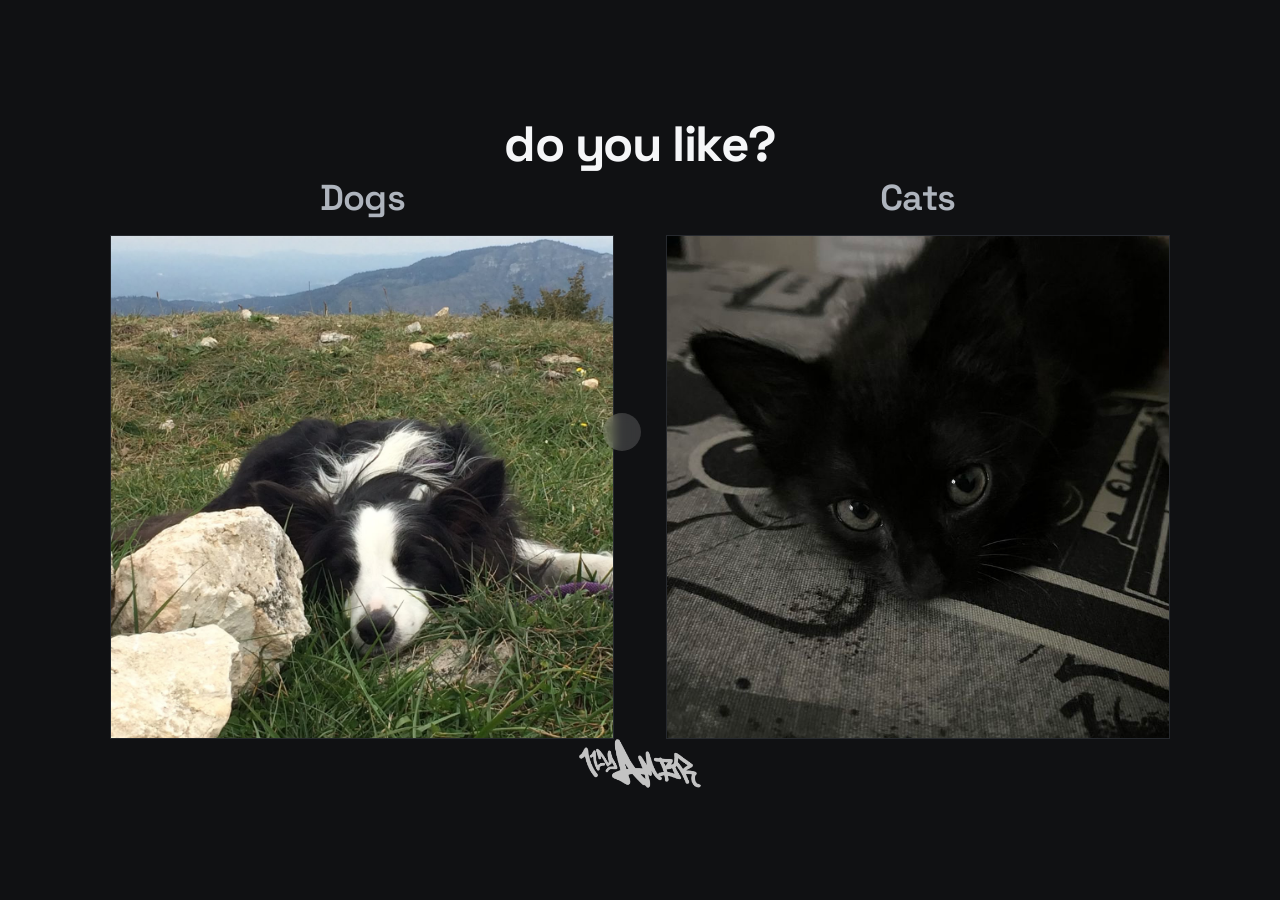
==== public/index.html @ c5bffcc5 "Match ilyambr.com to Backtrack dark theming with custom cursor and glitch trail" ====
<!DOCTYPE html>
<html lang="en">
<head>
  <meta charset="UTF-8">
  <meta name="viewport" content="width=device-width, initial-scale=1.0">
  <title>do you like?</title>

  <!-- Google Fonts: Space Grotesk & Space Mono -->
  <link rel="preconnect" href="https://fonts.googleapis.com">
  <link rel="preconnect" href="https://fonts.gstatic.com" crossorigin>
  <link href="https://fonts.googleapis.com/css2?family=Space+Grotesk:wght@300;400;500;600;700&family=Space+Mono:ital,wght@0,400;0,700;1,400&display=swap" rel="stylesheet">

  <style>
    :root {
      --bg-primary: #101113;
      --bg-surface: #16181a;
      --bg-surface-elevated: #181a1e;
      --border-color: #26292e;
      --border-subtle: #1c1e22;
      --border-medium: rgba(255, 255, 255, 0.15);

      --text-primary: #f5f6f8;
      --text-secondary: #aeb4bd;
      --text-muted: #767d87;

      --cursor-bg: rgba(255, 255, 255, 0.16);
      --cursor-border: rgba(255, 255, 255, 0.55);
      --cursor-blur: 6px;

      --font-main: 'Space Grotesk', -apple-system, BlinkMacSystemFont, sans-serif;
      --font-mono: 'Space Mono', monospace;
    }

    /* Zero rounded corners */
    *:not(.custom-cursor), *:not(.custom-cursor)::before, *:not(.custom-cursor)::after {
      margin: 0;
      padding: 0;
      box-sizing: border-box;
      border-radius: 0 !important;
    }

    *, *::before, *::after, html, body, a, button, input {
      cursor: none !important;
    }

    html, body {
      height: 100%;
      height: 100dvh;
      overflow: hidden;
      background-color: var(--bg-primary);
    }

    body {
      color: var(--text-primary);
      font-family: var(--font-main);
      display: flex;
      flex-direction: column;
      justify-content: center;
      align-items: center;
      padding: 2vh 3vw;
      text-align: center;
      position: relative;
      -webkit-font-smoothing: antialiased;
    }

    h1 {
      font-family: var(--font-main);
      font-size: clamp(36px, 5.5vh, 64px);
      font-weight: 700;
      letter-spacing: -0.03em;
      color: var(--text-primary);
      margin-bottom: 2vh;
    }

    .container {
      display: flex;
      justify-content: center;
      align-items: center;
      gap: clamp(24px, 4vw, 70px);
      width: 92vw;
      max-width: 1400px;
    }

    .choice {
      display: flex;
      flex-direction: column;
      align-items: center;
      text-decoration: none;
      color: var(--text-primary);
    }

    .choice h2 {
      font-family: var(--font-main);
      font-size: clamp(24px, 4vh, 44px);
      font-weight: 600;
      letter-spacing: -0.02em;
      color: var(--text-secondary);
      margin-bottom: 1.5vh;
      transition: color 0.2s ease;
    }

    .choice img {
      width: min(42vw, 56vh);
      height: min(42vw, 56vh);
      aspect-ratio: 1 / 1;
      object-fit: cover;
      border: 1px solid var(--border-color);
      background-color: var(--bg-surface);
      display: block;
      transition: border-color 0.25s cubic-bezier(0.16, 1, 0.3, 1),
                  box-shadow 0.25s cubic-bezier(0.16, 1, 0.3, 1),
                  transform 0.25s cubic-bezier(0.16, 1, 0.3, 1);
    }

    .choice:hover h2 {
      color: #ffffff;
    }

    .choice:hover img {
      border-color: rgba(255, 255, 255, 0.35);
      box-shadow: 0 16px 48px rgba(0, 0, 0, 0.65), 0 0 0 1px rgba(255, 255, 255, 0.1);
      transform: translateY(-3px);
    }

    .choice:active img {
      transform: translateY(-1px);
    }

    footer {
      display: flex;
      justify-content: center;
      align-items: center;
      margin-top: 2.5vh;
    }

    .footer-logo {
      height: clamp(30px, 5.5vh, 55px);
      width: auto;
      max-width: 80vw;
      object-fit: contain;
      filter: none;
      opacity: 0.75;
      transition: opacity 0.2s ease;
      display: block;
    }

    .footer-logo:hover {
      opacity: 1;
    }

    /* Custom Cursor */
    .custom-cursor {
      width: 36px;
      height: 36px;
      border-radius: 50%;
      position: fixed;
      pointer-events: none;
      z-index: 99999;
      background-color: var(--cursor-bg);
      -webkit-backdrop-filter: blur(var(--cursor-blur));
      backdrop-filter: blur(var(--cursor-blur));
      transform: translate(-18px, -18px);
      transition: opacity 0.15s ease,
                  backdrop-filter 0.3s cubic-bezier(0.16, 1, 0.3, 1),
                  -webkit-backdrop-filter 0.3s cubic-bezier(0.16, 1, 0.3, 1),
                  background-color 0.25s ease,
                  border-color 0.25s ease;
      border: 1px solid transparent;
      will-change: transform, width, height, border-radius, left, top;
    }

    .custom-cursor.cursor-morph,
    .custom-cursor.cursor-small {
      background-color: transparent !important;
      border: 1.25px solid var(--cursor-border) !important;
      -webkit-backdrop-filter: blur(0px) brightness(1) !important;
      backdrop-filter: blur(0px) brightness(1) !important;
      border-radius: 0px !important;
    }

    .custom-cursor.cursor-hide {
      opacity: 0 !important;
    }

    /* Glitch Trail Container */
    .glitch-mouse-container {
      position: fixed;
      top: 0;
      left: 0;
      width: 100vw;
      height: 100vh;
      pointer-events: none;
      z-index: 99990;
      overflow: hidden;
    }

    .glitch-mouse-glyph {
      position: absolute;
      font-family: var(--font-mono);
      font-size: 13px;
      font-weight: 700;
      color: var(--text-secondary);
      pointer-events: none;
      transform: translate(-50%, -50%) rotate(var(--rotation, 0deg)) scale(var(--scale, 1));
      opacity: 0;
      transition: opacity 0.15s ease-out;
      user-select: none;
      will-change: transform, opacity;
    }

    /* Mobile & Touch Fallback */
    @media (pointer: coarse) and (hover: none) {
      *, *::before, *::after, html, body, a, button, input {
        cursor: auto !important;
      }
      .custom-cursor {
        display: none !important;
      }
    }
  </style>
</head>
<body class="glitch-mouse-trail">

  <div class="custom-cursor"></div>

  <h1>do you like?</h1>

  <div class="container">
    <!-- Left Side: Dogs -->
    <a href="/dog" class="choice no-cursor-snap">
      <h2>Dogs</h2>
      <img src="dog.jpg" alt="Dog">
    </a>

    <!-- Right Side: Cats -->
    <a href="/cat" class="choice no-cursor-snap">
      <h2>Cats</h2>
      <img src="cat.jpg" alt="Cat">
    </a>
  </div>

  <footer>
    <img src="ilyambr.png" alt="ilyambr" class="footer-logo">
  </footer>

  <script src="/backtrack/cursor.js"></script>
  <script src="/backtrack/glitch-trail.js"></script>
</body>
</html>
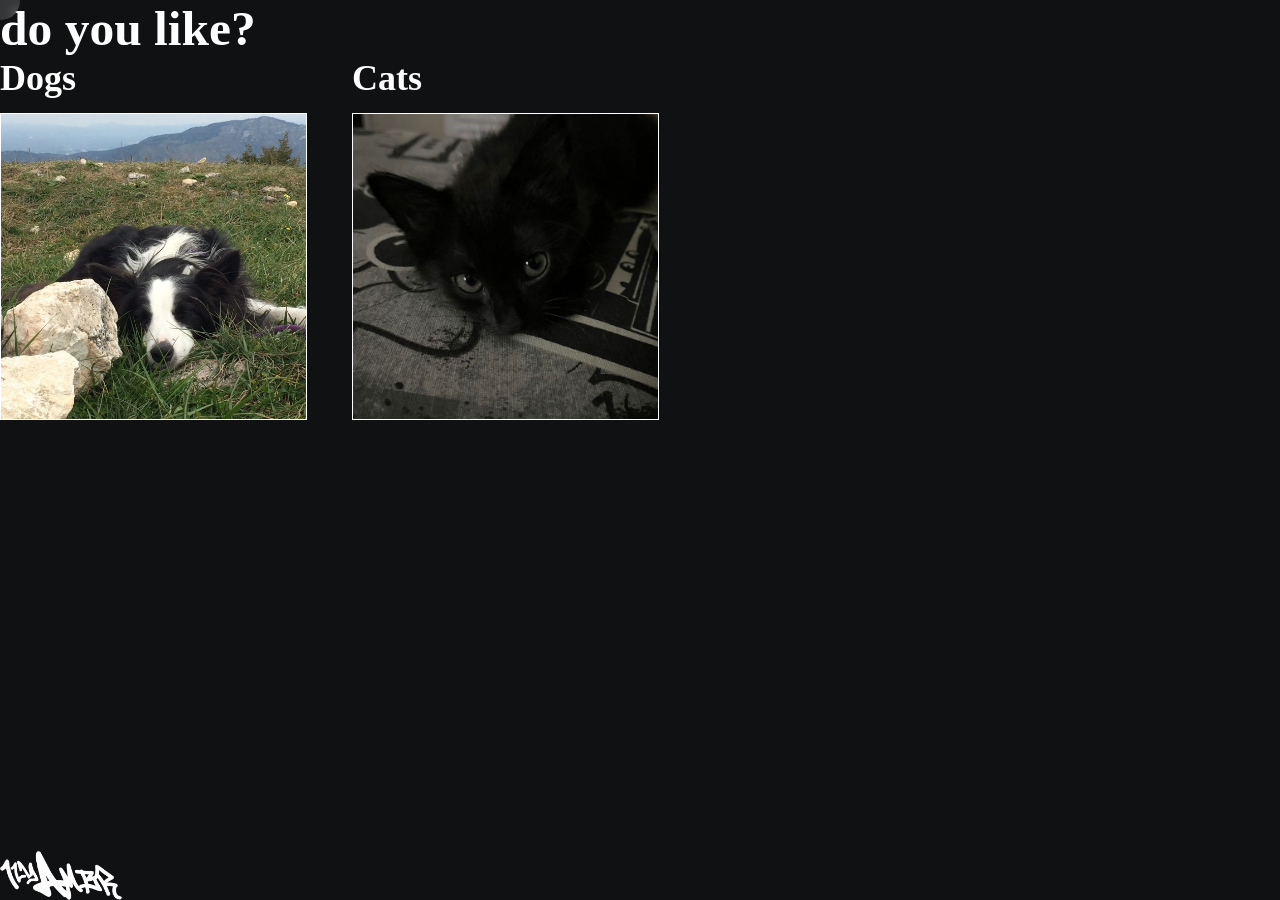
==== commit 63ca1183: "Left-align layout, use bold Times New Roman font, add white image borders, move logo down, unify whi" ====
--- a/public/index.html
+++ b/public/index.html
@@ -5,29 +5,22 @@
   <meta name="viewport" content="width=device-width, initial-scale=1.0">
   <title>do you like?</title>
 
-  <!-- Google Fonts: Space Grotesk & Space Mono -->
+  <!-- Space Mono for Glitch Particles -->
   <link rel="preconnect" href="https://fonts.googleapis.com">
   <link rel="preconnect" href="https://fonts.gstatic.com" crossorigin>
-  <link href="https://fonts.googleapis.com/css2?family=Space+Grotesk:wght@300;400;500;600;700&family=Space+Mono:ital,wght@0,400;0,700;1,400&display=swap" rel="stylesheet">
+  <link href="https://fonts.googleapis.com/css2?family=Space+Mono:ital,wght@0,400;0,700;1,400&display=swap" rel="stylesheet">
 
   <style>
     :root {
       --bg-primary: #101113;
       --bg-surface: #16181a;
-      --bg-surface-elevated: #181a1e;
-      --border-color: #26292e;
-      --border-subtle: #1c1e22;
-      --border-medium: rgba(255, 255, 255, 0.15);
-
-      --text-primary: #f5f6f8;
-      --text-secondary: #aeb4bd;
-      --text-muted: #767d87;
+      --border-color: #ffffff;
 
       --cursor-bg: rgba(255, 255, 255, 0.16);
       --cursor-border: rgba(255, 255, 255, 0.55);
       --cursor-blur: 6px;
 
-      --font-main: 'Space Grotesk', -apple-system, BlinkMacSystemFont, sans-serif;
+      --font-serif: "Times New Roman", Times, serif;
       --font-mono: 'Space Mono', monospace;
     }
 
@@ -46,106 +39,120 @@
     html, body {
       height: 100%;
       height: 100dvh;
-      overflow: hidden;
+      overflow-x: hidden;
       background-color: var(--bg-primary);
     }
 
     body {
-      color: var(--text-primary);
-      font-family: var(--font-main);
+      color: #ffffff;
+      font-family: var(--font-serif);
       display: flex;
       flex-direction: column;
-      justify-content: center;
-      align-items: center;
-      padding: 2vh 3vw;
-      text-align: center;
+      justify-content: space-between;
+      align-items: flex-start;
+      padding: clamp(24px, 4.5vh, 50px) clamp(24px, 5vw, 70px);
+      text-align: left;
       position: relative;
       -webkit-font-smoothing: antialiased;
     }
 
+    .main-section {
+      display: flex;
+      flex-direction: column;
+      align-items: flex-start;
+      width: 100%;
+    }
+
     h1 {
-      font-family: var(--font-main);
+      font-family: var(--font-serif);
       font-size: clamp(36px, 5.5vh, 64px);
-      font-weight: 700;
-      letter-spacing: -0.03em;
-      color: var(--text-primary);
-      margin-bottom: 2vh;
+      font-weight: bold;
+      letter-spacing: normal;
+      color: #ffffff;
+      margin-bottom: 2.5vh;
+      text-align: left;
     }
 
     .container {
       display: flex;
-      justify-content: center;
-      align-items: center;
-      gap: clamp(24px, 4vw, 70px);
-      width: 92vw;
-      max-width: 1400px;
+      justify-content: flex-start;
+      align-items: flex-start;
+      gap: clamp(20px, 3.5vw, 55px);
+      width: auto;
+      max-width: 100%;
     }
 
     .choice {
       display: flex;
       flex-direction: column;
-      align-items: center;
+      align-items: flex-start;
+      text-align: left;
+    }
+
+    .choice-title-link {
       text-decoration: none;
-      color: var(--text-primary);
+      color: #ffffff;
+      display: inline-block;
+      margin-bottom: 1.5vh;
     }
 
     .choice h2 {
-      font-family: var(--font-main);
+      font-family: var(--font-serif);
       font-size: clamp(24px, 4vh, 44px);
-      font-weight: 600;
-      letter-spacing: -0.02em;
-      color: var(--text-secondary);
-      margin-bottom: 1.5vh;
-      transition: color 0.2s ease;
+      font-weight: bold;
+      letter-spacing: normal;
+      color: #ffffff;
+      margin: 0;
+      text-align: left;
+    }
+
+    .choice-img-link {
+      display: block;
+      line-height: 0;
+      text-decoration: none;
     }
 
     .choice img {
-      width: min(42vw, 56vh);
-      height: min(42vw, 56vh);
+      width: min(24vw, 44vh);
+      height: min(24vw, 44vh);
       aspect-ratio: 1 / 1;
       object-fit: cover;
-      border: 1px solid var(--border-color);
+      border: 1px solid #ffffff;
       background-color: var(--bg-surface);
       display: block;
-      transition: border-color 0.25s cubic-bezier(0.16, 1, 0.3, 1),
-                  box-shadow 0.25s cubic-bezier(0.16, 1, 0.3, 1),
-                  transform 0.25s cubic-bezier(0.16, 1, 0.3, 1);
-    }
-
-    .choice:hover h2 {
-      color: #ffffff;
-    }
-
-    .choice:hover img {
-      border-color: rgba(255, 255, 255, 0.35);
-      box-shadow: 0 16px 48px rgba(0, 0, 0, 0.65), 0 0 0 1px rgba(255, 255, 255, 0.1);
-      transform: translateY(-3px);
-    }
-
-    .choice:active img {
-      transform: translateY(-1px);
+      transition: box-shadow 0.25s ease, border-color 0.25s ease;
+    }
+
+    @media (max-width: 768px) {
+      .choice img {
+        width: min(40vw, 36vh);
+        height: min(40vw, 36vh);
+      }
     }
 
     footer {
       display: flex;
-      justify-content: center;
-      align-items: center;
-      margin-top: 2.5vh;
+      justify-content: flex-start;
+      align-items: flex-start;
+      margin-top: auto;
+      padding-top: 4vh;
+      width: 100%;
+    }
+
+    .footer-logo-link {
+      display: inline-block;
+      line-height: 0;
+      text-decoration: none;
     }
 
     .footer-logo {
       height: clamp(30px, 5.5vh, 55px);
       width: auto;
-      max-width: 80vw;
+      max-width: 60vw;
       object-fit: contain;
       filter: none;
-      opacity: 0.75;
-      transition: opacity 0.2s ease;
+      opacity: 1;
       display: block;
-    }
-
-    .footer-logo:hover {
-      opacity: 1;
     }
 
     /* Custom Cursor */
@@ -199,7 +206,7 @@
       font-family: var(--font-mono);
       font-size: 13px;
       font-weight: 700;
-      color: var(--text-secondary);
+      color: rgba(255, 255, 255, 0.7);
       pointer-events: none;
       transform: translate(-50%, -50%) rotate(var(--rotation, 0deg)) scale(var(--scale, 1));
       opacity: 0;
@@ -223,24 +230,36 @@
 
   <div class="custom-cursor"></div>
 
-  <h1>do you like?</h1>
-
-  <div class="container">
-    <!-- Left Side: Dogs -->
-    <a href="/dog" class="choice no-cursor-snap">
-      <h2>Dogs</h2>
-      <img src="dog.jpg" alt="Dog">
+  <div class="main-section">
+    <h1>do you like?</h1>
+
+    <div class="container">
+      <!-- Left Side: Dogs -->
+      <div class="choice">
+        <a href="/dog" class="choice-title-link cursor-hover">
+          <h2>Dogs</h2>
+        </a>
+        <a href="/dog" class="choice-img-link cursor-hover">
+          <img src="dog.jpg" alt="Dog" class="cursor-hover">
+        </a>
+      </div>
+
+      <!-- Right Side: Cats -->
+      <div class="choice">
+        <a href="/cat" class="choice-title-link cursor-hover">
+          <h2>Cats</h2>
+        </a>
+        <a href="/cat" class="choice-img-link cursor-hover">
+          <img src="cat.jpg" alt="Cat" class="cursor-hover">
+        </a>
+      </div>
+    </div>
+  </div>
+
+  <footer>
+    <a href="/" class="footer-logo-link cursor-hover">
+      <img src="ilyambr.png" alt="ilyambr" class="footer-logo cursor-hover">
     </a>
-
-    <!-- Right Side: Cats -->
-    <a href="/cat" class="choice no-cursor-snap">
-      <h2>Cats</h2>
-      <img src="cat.jpg" alt="Cat">
-    </a>
-  </div>
-
-  <footer>
-    <img src="ilyambr.png" alt="ilyambr" class="footer-logo">
   </footer>
 
   <script src="/backtrack/cursor.js"></script>
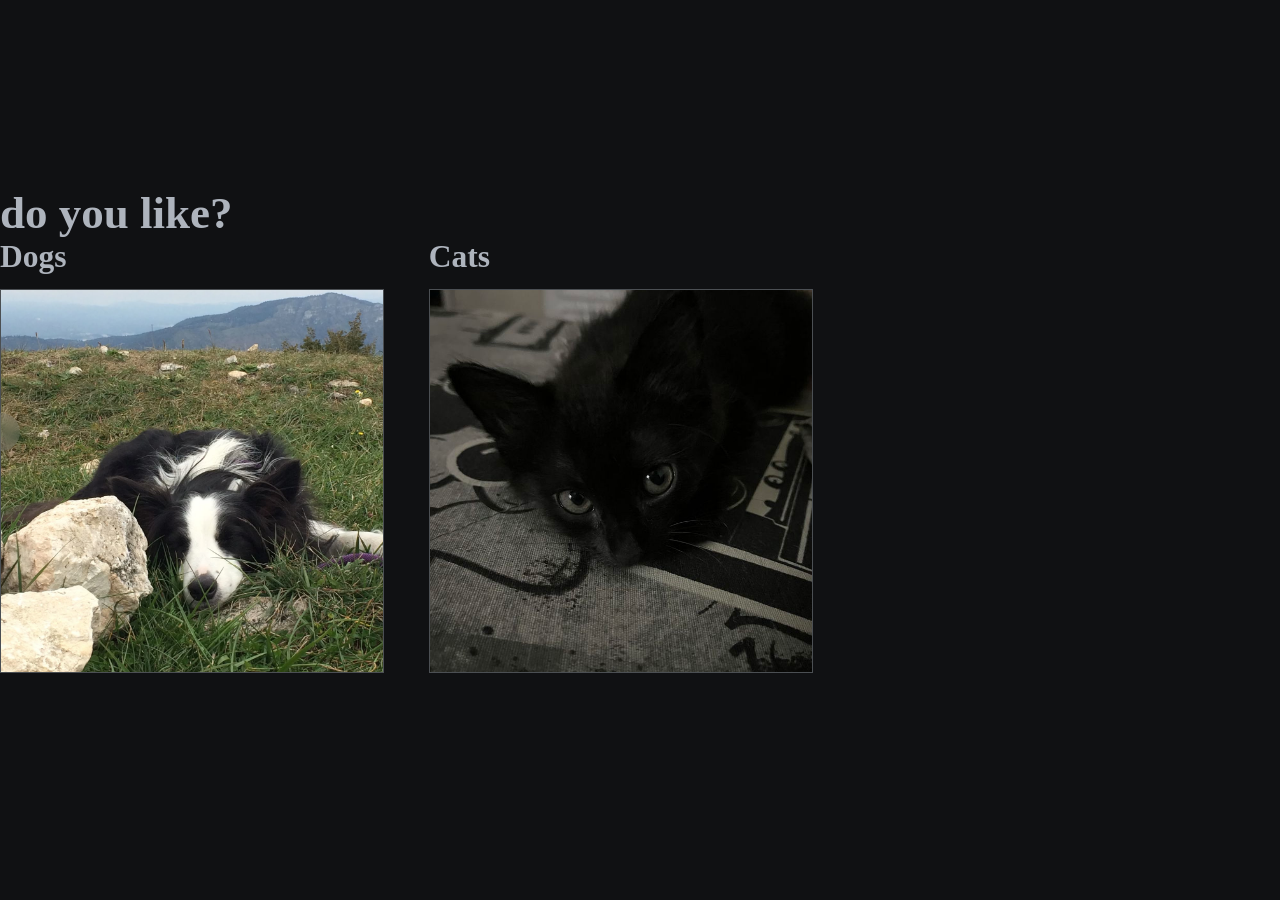
==== commit a023f393: "Apply Backtrack #aeb4bd slate palette to text, borders, and logo mask, vertically center left layout" ====
--- a/public/index.html
+++ b/public/index.html
@@ -14,10 +14,15 @@
     :root {
       --bg-primary: #101113;
       --bg-surface: #16181a;
-      --border-color: #ffffff;
-
-      --cursor-bg: rgba(255, 255, 255, 0.16);
-      --cursor-border: rgba(255, 255, 255, 0.55);
+
+      /* Backtrack slate/silver theme color */
+      --text-color: #aeb4bd;
+      --text-hover: #ffffff;
+      --border-color: rgba(174, 180, 189, 0.35);
+      --border-hover: #aeb4bd;
+
+      --cursor-bg: rgba(174, 180, 189, 0.18);
+      --cursor-border: #aeb4bd;
       --cursor-blur: 6px;
 
       --font-serif: "Times New Roman", Times, serif;
@@ -39,18 +44,18 @@
     html, body {
       height: 100%;
       height: 100dvh;
-      overflow-x: hidden;
+      overflow: hidden;
       background-color: var(--bg-primary);
     }
 
     body {
-      color: #ffffff;
+      color: var(--text-color);
       font-family: var(--font-serif);
       display: flex;
       flex-direction: column;
-      justify-content: space-between;
-      align-items: flex-start;
-      padding: clamp(24px, 4.5vh, 50px) clamp(24px, 5vw, 70px);
+      justify-content: center;
+      align-items: flex-start;
+      padding: 0 clamp(32px, 5vw, 80px);
       text-align: left;
       position: relative;
       -webkit-font-smoothing: antialiased;
@@ -60,16 +65,15 @@
       display: flex;
       flex-direction: column;
       align-items: flex-start;
-      width: 100%;
     }
 
     h1 {
       font-family: var(--font-serif);
-      font-size: clamp(36px, 5.5vh, 64px);
+      font-size: clamp(34px, 5vh, 58px);
       font-weight: bold;
       letter-spacing: normal;
-      color: #ffffff;
-      margin-bottom: 2.5vh;
+      color: var(--text-color);
+      margin-bottom: clamp(16px, 2.5vh, 28px);
       text-align: left;
     }
 
@@ -77,9 +81,8 @@
       display: flex;
       justify-content: flex-start;
       align-items: flex-start;
-      gap: clamp(20px, 3.5vw, 55px);
+      gap: clamp(20px, 3.5vw, 50px);
       width: auto;
-      max-width: 100%;
     }
 
     .choice {
@@ -91,19 +94,25 @@
 
     .choice-title-link {
       text-decoration: none;
-      color: #ffffff;
+      color: var(--text-color);
       display: inline-block;
-      margin-bottom: 1.5vh;
+      margin-bottom: clamp(10px, 1.5vh, 18px);
+      transition: color 0.2s ease;
+    }
+
+    .choice-title-link:hover h2 {
+      color: var(--text-hover);
     }
 
     .choice h2 {
       font-family: var(--font-serif);
-      font-size: clamp(24px, 4vh, 44px);
+      font-size: clamp(22px, 3.5vh, 40px);
       font-weight: bold;
       letter-spacing: normal;
-      color: #ffffff;
+      color: var(--text-color);
       margin: 0;
       text-align: left;
+      transition: color 0.2s ease;
     }
 
     .choice-img-link {
@@ -113,20 +122,25 @@
     }
 
     .choice img {
-      width: min(24vw, 44vh);
-      height: min(24vw, 44vh);
+      width: min(30vw, 48vh);
+      height: min(30vw, 48vh);
       aspect-ratio: 1 / 1;
       object-fit: cover;
-      border: 1px solid #ffffff;
+      border: 1px solid var(--border-color);
       background-color: var(--bg-surface);
       display: block;
-      transition: box-shadow 0.25s ease, border-color 0.25s ease;
+      transition: border-color 0.25s ease, box-shadow 0.25s ease;
+    }
+
+    .choice-img-link:hover img {
+      border-color: var(--border-hover);
+      box-shadow: 0 12px 36px rgba(0, 0, 0, 0.6);
     }
 
     @media (max-width: 768px) {
       .choice img {
-        width: min(40vw, 36vh);
-        height: min(40vw, 36vh);
+        width: min(38vw, 34vh);
+        height: min(38vw, 34vh);
       }
     }
 
@@ -134,9 +148,7 @@
       display: flex;
       justify-content: flex-start;
       align-items: flex-start;
-      margin-top: auto;
-      padding-top: 4vh;
-      width: 100%;
+      margin-top: clamp(20px, 3.5vh, 40px);
     }
 
     .footer-logo-link {
@@ -146,13 +158,17 @@
     }
 
     .footer-logo {
-      height: clamp(30px, 5.5vh, 55px);
-      width: auto;
-      max-width: 60vw;
-      object-fit: contain;
-      filter: none;
-      opacity: 1;
       display: block;
+      height: clamp(30px, 4.5vh, 48px);
+      width: clamp(80px, 11vw, 130px);
+      background-color: var(--text-color);
+      -webkit-mask: url('/ilyambr.png') no-repeat left center / contain;
+      mask: url('/ilyambr.png') no-repeat left center / contain;
+      transition: background-color 0.2s ease;
+    }
+
+    .footer-logo-link:hover .footer-logo {
+      background-color: var(--text-hover);
     }
 
     /* Custom Cursor */
@@ -206,7 +222,7 @@
       font-family: var(--font-mono);
       font-size: 13px;
       font-weight: 700;
-      color: rgba(255, 255, 255, 0.7);
+      color: var(--text-color);
       pointer-events: none;
       transform: translate(-50%, -50%) rotate(var(--rotation, 0deg)) scale(var(--scale, 1));
       opacity: 0;
@@ -254,13 +270,13 @@
         </a>
       </div>
     </div>
+
+    <footer>
+      <a href="/" class="footer-logo-link cursor-hover" aria-label="ilyambr">
+        <div class="footer-logo cursor-hover"></div>
+      </a>
+    </footer>
   </div>
-
-  <footer>
-    <a href="/" class="footer-logo-link cursor-hover">
-      <img src="ilyambr.png" alt="ilyambr" class="footer-logo cursor-hover">
-    </a>
-  </footer>
 
   <script src="/backtrack/cursor.js"></script>
   <script src="/backtrack/glitch-trail.js"></script>
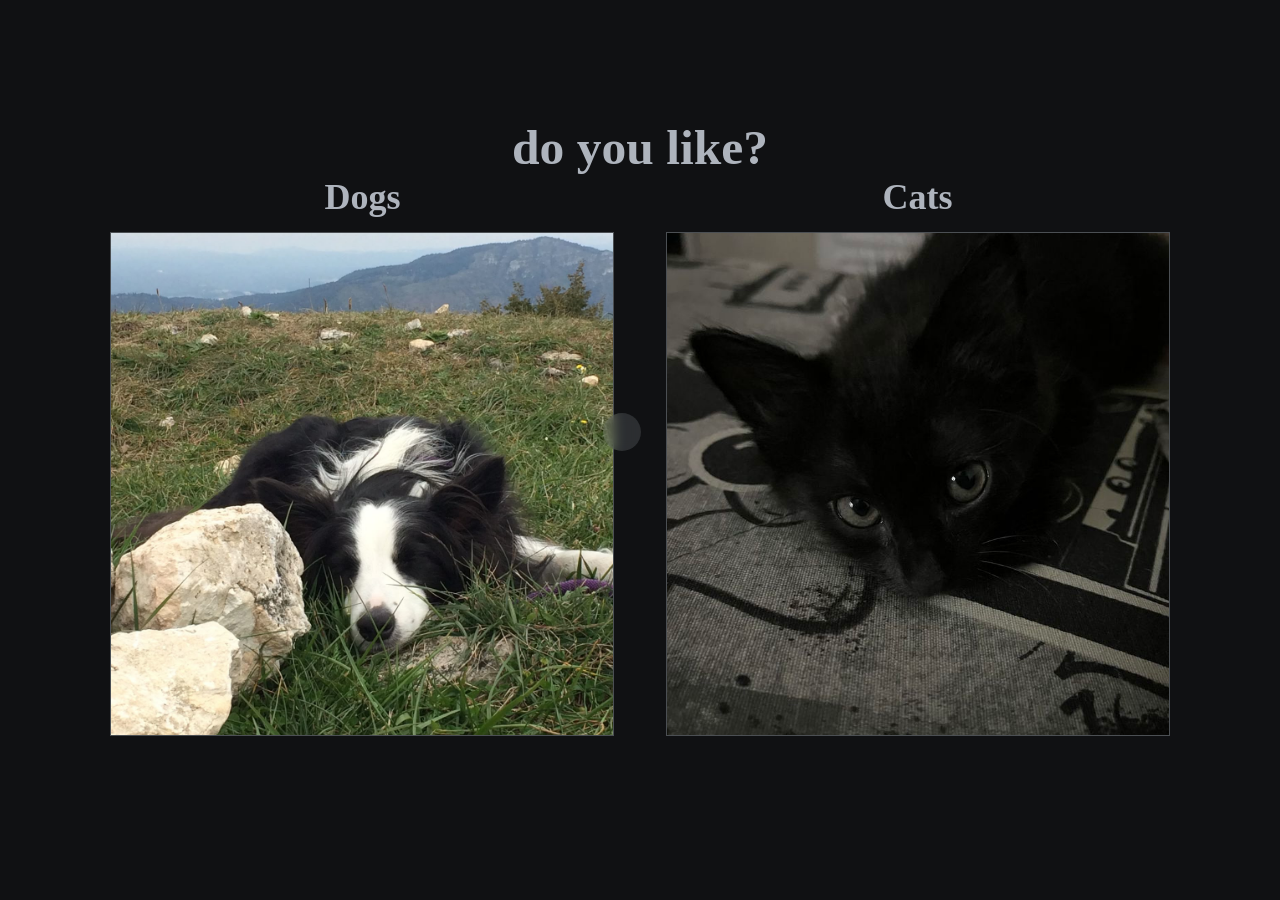
==== commit e92ce872: "Restore centered layout and original image proportions while maintaining Backtrack slate theme and b" ====
--- a/public/index.html
+++ b/public/index.html
@@ -54,49 +54,43 @@
       display: flex;
       flex-direction: column;
       justify-content: center;
-      align-items: flex-start;
-      padding: 0 clamp(32px, 5vw, 80px);
-      text-align: left;
+      align-items: center;
+      padding: 2vh 3vw;
+      text-align: center;
       position: relative;
       -webkit-font-smoothing: antialiased;
     }
 
-    .main-section {
-      display: flex;
-      flex-direction: column;
-      align-items: flex-start;
-    }
-
     h1 {
       font-family: var(--font-serif);
-      font-size: clamp(34px, 5vh, 58px);
+      font-size: clamp(36px, 5.5vh, 64px);
       font-weight: bold;
       letter-spacing: normal;
       color: var(--text-color);
-      margin-bottom: clamp(16px, 2.5vh, 28px);
-      text-align: left;
+      margin-bottom: 2vh;
     }
 
     .container {
       display: flex;
-      justify-content: flex-start;
-      align-items: flex-start;
-      gap: clamp(20px, 3.5vw, 50px);
-      width: auto;
+      justify-content: center;
+      align-items: center;
+      gap: clamp(24px, 4vw, 70px);
+      width: 92vw;
+      max-width: 1400px;
     }
 
     .choice {
       display: flex;
       flex-direction: column;
-      align-items: flex-start;
-      text-align: left;
+      align-items: center;
+      text-align: center;
     }
 
     .choice-title-link {
       text-decoration: none;
       color: var(--text-color);
       display: inline-block;
-      margin-bottom: clamp(10px, 1.5vh, 18px);
+      margin-bottom: 1.5vh;
       transition: color 0.2s ease;
     }
 
@@ -106,12 +100,11 @@
 
     .choice h2 {
       font-family: var(--font-serif);
-      font-size: clamp(22px, 3.5vh, 40px);
+      font-size: clamp(24px, 4vh, 44px);
       font-weight: bold;
       letter-spacing: normal;
       color: var(--text-color);
       margin: 0;
-      text-align: left;
       transition: color 0.2s ease;
     }
 
@@ -122,8 +115,8 @@
     }
 
     .choice img {
-      width: min(30vw, 48vh);
-      height: min(30vw, 48vh);
+      width: min(42vw, 56vh);
+      height: min(42vw, 56vh);
       aspect-ratio: 1 / 1;
       object-fit: cover;
       border: 1px solid var(--border-color);
@@ -137,18 +130,11 @@
       box-shadow: 0 12px 36px rgba(0, 0, 0, 0.6);
     }
 
-    @media (max-width: 768px) {
-      .choice img {
-        width: min(38vw, 34vh);
-        height: min(38vw, 34vh);
-      }
-    }
-
     footer {
       display: flex;
-      justify-content: flex-start;
-      align-items: flex-start;
-      margin-top: clamp(20px, 3.5vh, 40px);
+      justify-content: center;
+      align-items: center;
+      margin-top: 3.5vh;
     }
 
     .footer-logo-link {
@@ -159,11 +145,11 @@
 
     .footer-logo {
       display: block;
-      height: clamp(30px, 4.5vh, 48px);
-      width: clamp(80px, 11vw, 130px);
+      height: clamp(30px, 5vh, 52px);
+      width: clamp(80px, 12vw, 140px);
       background-color: var(--text-color);
-      -webkit-mask: url('/ilyambr.png') no-repeat left center / contain;
-      mask: url('/ilyambr.png') no-repeat left center / contain;
+      -webkit-mask: url('/ilyambr.png') no-repeat center center / contain;
+      mask: url('/ilyambr.png') no-repeat center center / contain;
       transition: background-color 0.2s ease;
     }
 
@@ -246,37 +232,35 @@
 
   <div class="custom-cursor"></div>
 
-  <div class="main-section">
-    <h1>do you like?</h1>
-
-    <div class="container">
-      <!-- Left Side: Dogs -->
-      <div class="choice">
-        <a href="/dog" class="choice-title-link cursor-hover">
-          <h2>Dogs</h2>
-        </a>
-        <a href="/dog" class="choice-img-link cursor-hover">
-          <img src="dog.jpg" alt="Dog" class="cursor-hover">
-        </a>
-      </div>
-
-      <!-- Right Side: Cats -->
-      <div class="choice">
-        <a href="/cat" class="choice-title-link cursor-hover">
-          <h2>Cats</h2>
-        </a>
-        <a href="/cat" class="choice-img-link cursor-hover">
-          <img src="cat.jpg" alt="Cat" class="cursor-hover">
-        </a>
-      </div>
+  <h1>do you like?</h1>
+
+  <div class="container">
+    <!-- Left Side: Dogs -->
+    <div class="choice">
+      <a href="/dog" class="choice-title-link cursor-hover">
+        <h2>Dogs</h2>
+      </a>
+      <a href="/dog" class="choice-img-link cursor-hover">
+        <img src="dog.jpg" alt="Dog" class="cursor-hover">
+      </a>
     </div>
 
-    <footer>
-      <a href="/" class="footer-logo-link cursor-hover" aria-label="ilyambr">
-        <div class="footer-logo cursor-hover"></div>
-      </a>
-    </footer>
+    <!-- Right Side: Cats -->
+    <div class="choice">
+      <a href="/cat" class="choice-title-link cursor-hover">
+        <h2>Cats</h2>
+      </a>
+      <a href="/cat" class="choice-img-link cursor-hover">
+        <img src="cat.jpg" alt="Cat" class="cursor-hover">
+      </a>
+    </div>
   </div>
+
+  <footer>
+    <a href="/" class="footer-logo-link cursor-hover" aria-label="ilyambr">
+      <div class="footer-logo cursor-hover"></div>
+    </a>
+  </footer>
 
   <script src="/backtrack/cursor.js"></script>
   <script src="/backtrack/glitch-trail.js"></script>
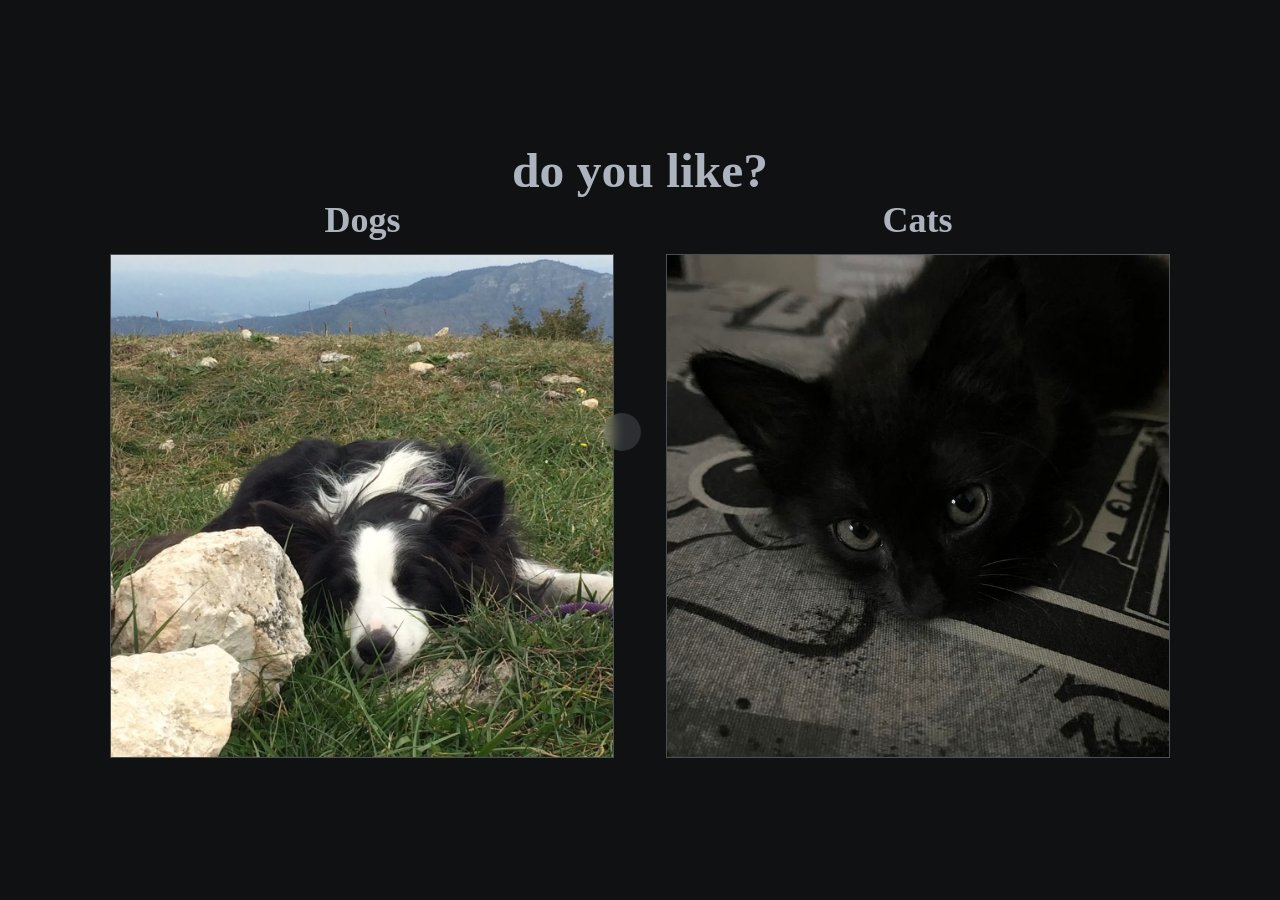
==== commit 029d787b: "Move logo to bottom edge, remove link wrapper, and disable hover cursor snapping" ====
--- a/public/index.html
+++ b/public/index.html
@@ -131,30 +131,25 @@
     }
 
     footer {
+      position: absolute;
+      bottom: clamp(8px, 1.6vh, 20px);
+      left: 50%;
+      transform: translateX(-50%);
       display: flex;
       justify-content: center;
       align-items: center;
-      margin-top: 3.5vh;
-    }
-
-    .footer-logo-link {
-      display: inline-block;
-      line-height: 0;
-      text-decoration: none;
+      z-index: 10;
+      pointer-events: none;
     }
 
     .footer-logo {
       display: block;
-      height: clamp(30px, 5vh, 52px);
-      width: clamp(80px, 12vw, 140px);
+      height: clamp(26px, 4.2vh, 46px);
+      width: clamp(75px, 10vw, 130px);
       background-color: var(--text-color);
       -webkit-mask: url('/ilyambr.png') no-repeat center center / contain;
       mask: url('/ilyambr.png') no-repeat center center / contain;
-      transition: background-color 0.2s ease;
-    }
-
-    .footer-logo-link:hover .footer-logo {
-      background-color: var(--text-hover);
+      pointer-events: none;
     }
 
     /* Custom Cursor */
@@ -256,10 +251,8 @@
     </div>
   </div>
 
-  <footer>
-    <a href="/" class="footer-logo-link cursor-hover" aria-label="ilyambr">
-      <div class="footer-logo cursor-hover"></div>
-    </a>
+  <footer class="no-cursor-snap">
+    <div class="footer-logo no-cursor-snap" aria-label="ilyambr"></div>
   </footer>
 
   <script src="/backtrack/cursor.js"></script>
